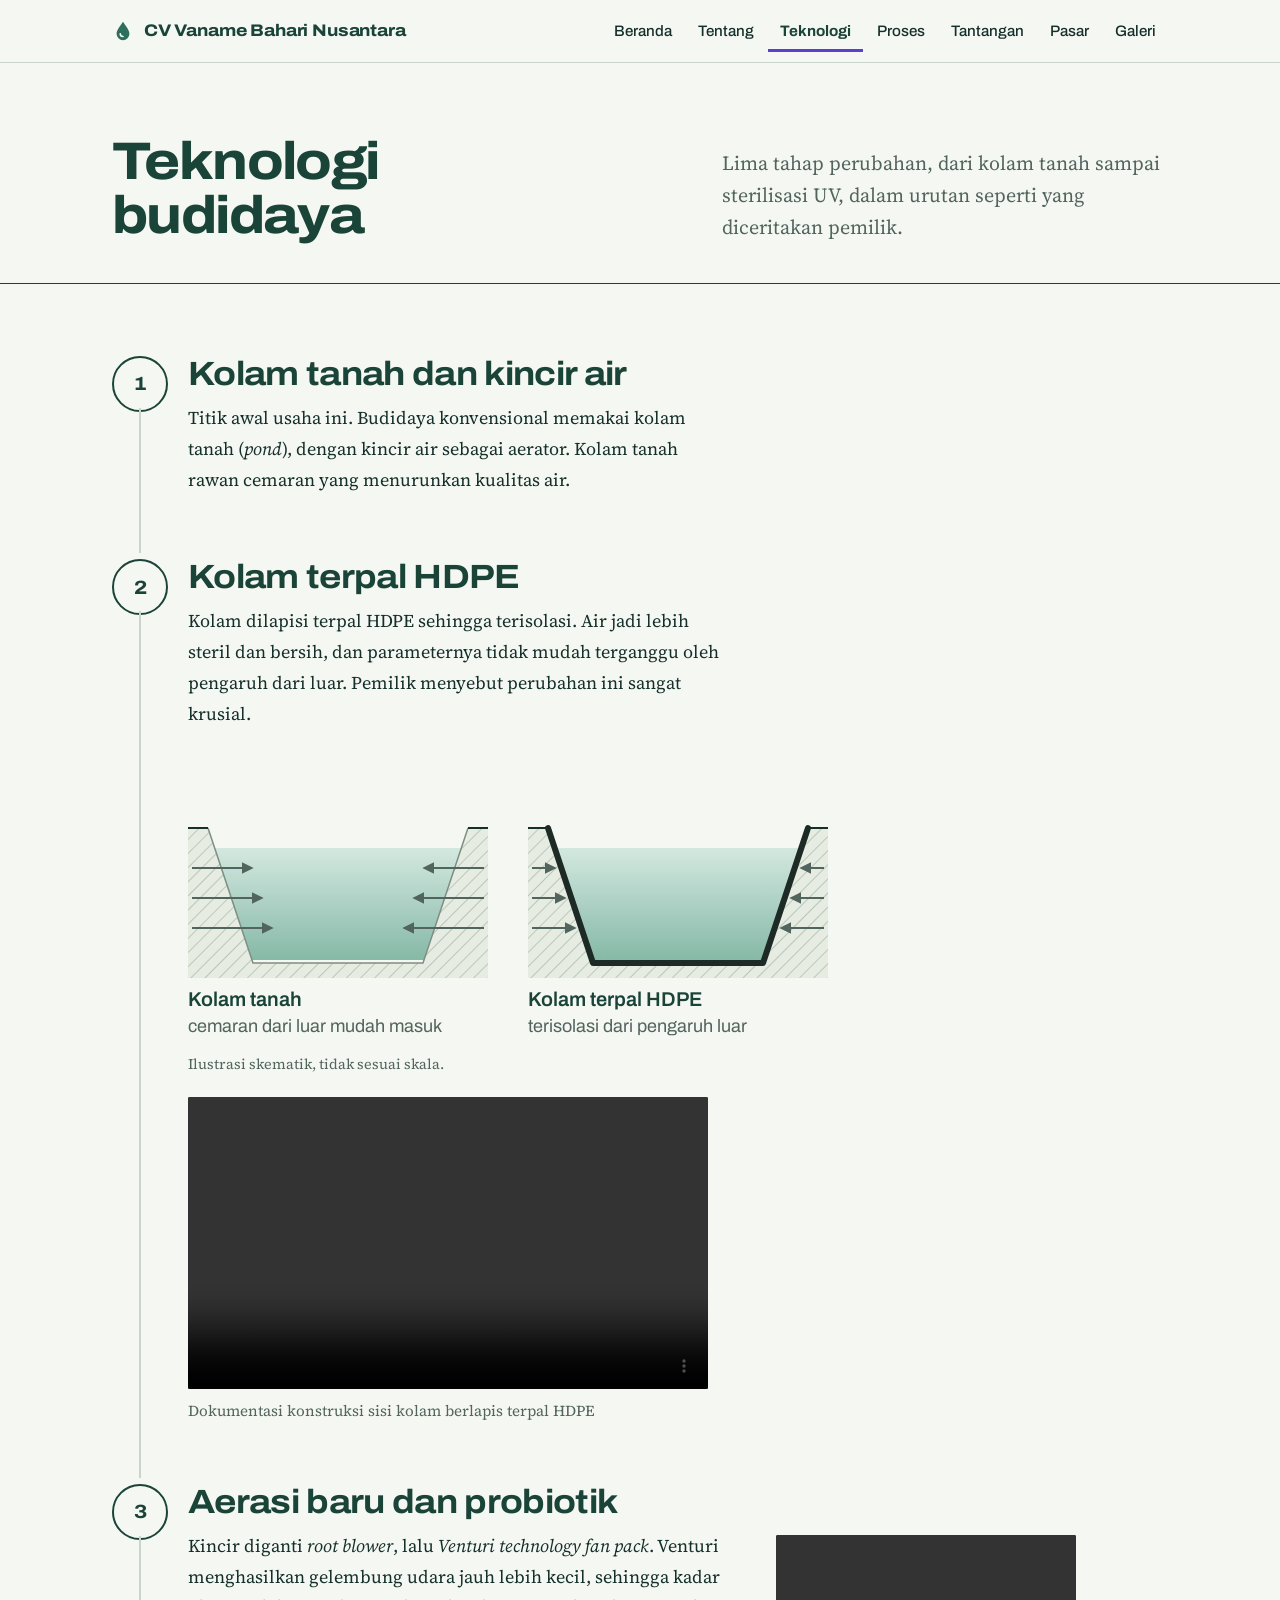
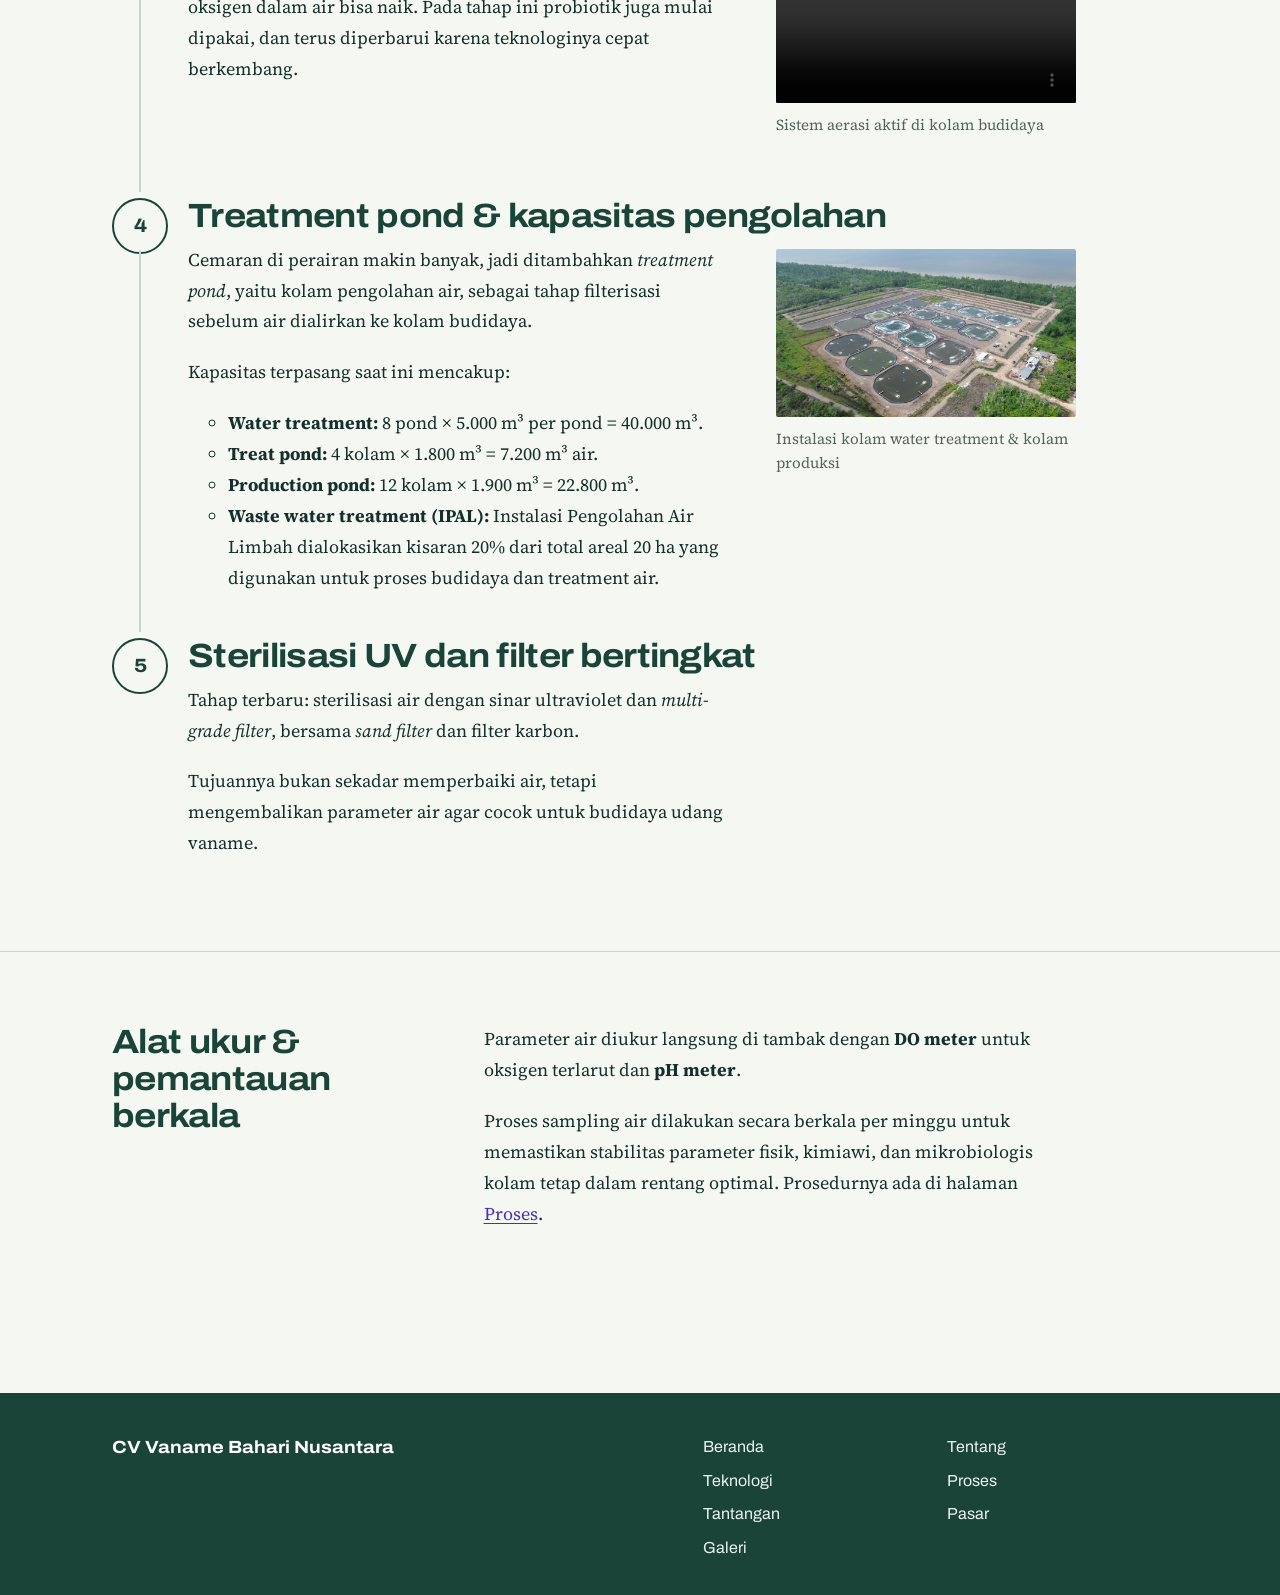
==== teknologi.html @ d057d11d "Portfolio Tambak Udang Vaname - CV Vaname Bahari Nusantara" ====
<!doctype html>
<html lang="id">
  <head>
    <meta charset="utf-8" />
    <meta name="viewport" content="width=device-width, initial-scale=1" />
    <title>Teknologi | CV Vaname Bahari Nusantara</title>
    <meta
      name="description"
      content="Perkembangan teknologi budidaya udang vaname: kolam terpal HDPE, aerasi root blower dan venturi, probiotik, treatment pond, filter, dan sterilisasi UV."
    />
    <meta name="theme-color" content="#1b4439" />
    <link
      rel="icon"
      href="data:image/svg+xml,%3Csvg xmlns='http://www.w3.org/2000/svg' viewBox='0 0 24 24'%3E%3Cpath d='M12 2C8 8 5 11.5 5 15a7 7 0 0 0 14 0c0-3.5-3-7-7-13z' fill='%232e6e5c'/%3E%3C/svg%3E"
    />
    <link rel="preconnect" href="https://fonts.googleapis.com" />
    <link rel="preconnect" href="https://fonts.gstatic.com" crossorigin />
    <link
      href="https://fonts.googleapis.com/css2?family=Archivo:wdth,wght@62..125,100..900&family=Source+Serif+4:ital,opsz,wght@0,8..60,400..700;1,8..60,400..600&display=swap"
      rel="stylesheet"
    />
    <link rel="stylesheet" href="assets/css/style.css" />
  </head>
  <body>
    <a class="skip-link" href="#main">Langsung ke isi halaman</a>
    <header class="site-header">
      <div class="wrap">
        <a class="brand" href="index.html"
          ><svg viewBox="0 0 24 24" aria-hidden="true">
            <path
              d="M12 2C8 8 5 11.5 5 15a7 7 0 0 0 14 0c0-3.5-3-7-7-13z"
              fill="#2e6e5c"
            />
            <path
              d="M9 15a3 3 0 0 0 3 3"
              fill="none"
              stroke="#f5f7f2"
              stroke-width="1.8"
              stroke-linecap="round"
            /></svg
          >CV Vaname Bahari Nusantara</a
        >
        <button
          class="nav-toggle"
          type="button"
          aria-expanded="false"
          aria-controls="site-nav"
        >
          Menu
        </button>
        <nav class="site-nav" id="site-nav" aria-label="Menu utama">
          <ul>
            <li><a href="index.html">Beranda</a></li>
            <li><a href="tentang.html">Tentang</a></li>
            <li><a href="teknologi.html" aria-current="page">Teknologi</a></li>
            <li><a href="proses.html">Proses</a></li>
            <li><a href="tantangan.html">Tantangan</a></li>
            <li><a href="pasar.html">Pasar</a></li>
            <li><a href="galeri.html">Galeri</a></li>
            <!-- <li><a href="tim.html">Tim</a></li> -->
          </ul>
        </nav>
      </div>
    </header>
    <main id="main">
      <section class="page-head">
        <div class="wrap">
          <h1>Teknologi budidaya</h1>
          <p class="lead">
            Lima tahap perubahan, dari kolam tanah sampai sterilisasi UV, dalam
            urutan seperti yang diceritakan pemilik.
          </p>
        </div>
      </section>

      <section class="section">
        <div class="wrap">
          <ol class="stages">
            <li>
              <span class="stage-no" aria-hidden="true"></span>
              <div class="stage-body">
                <h2>Kolam tanah dan kincir air</h2>
                <p>
                  Titik awal usaha ini. Budidaya konvensional memakai kolam
                  tanah (<em>pond</em>), dengan kincir air sebagai aerator.
                  Kolam tanah rawan cemaran yang menurunkan kualitas air.
                </p>
              </div>
            </li>
            <li>
              <span class="stage-no" aria-hidden="true"></span>
              <div class="stage-body">
                <h2>Kolam terpal HDPE</h2>
                <p>
                  Kolam dilapisi terpal HDPE sehingga terisolasi. Air jadi lebih
                  steril dan bersih, dan parameternya tidak mudah terganggu oleh
                  pengaruh dari luar. Pemilik menyebut perubahan ini sangat
                  krusial.
                </p>
                <figure class="compare-fig">
                  <svg
                    viewBox="0 0 640 276"
                    role="img"
                    aria-labelledby="cmp-title"
                  >
                    <title id="cmp-title">
                      Perbandingan kolam tanah, tempat cemaran dari luar mudah
                      masuk, dengan kolam terpal HDPE, yang terisolasi dari
                      pengaruh luar
                    </title>
                    <defs>
                      <pattern
                        id="earth2"
                        width="10"
                        height="10"
                        patternUnits="userSpaceOnUse"
                        patternTransform="rotate(45)"
                      >
                        <line
                          x1="0"
                          y1="0"
                          x2="0"
                          y2="10"
                          stroke="#b9c7bb"
                          stroke-width="2"
                        />
                      </pattern>
                      <linearGradient id="water2" x1="0" y1="0" x2="0" y2="1">
                        <stop offset="0" stop-color="#d3e8e0" />
                        <stop offset="1" stop-color="#86b9a7" />
                      </linearGradient>
                      <marker
                        id="arr"
                        viewBox="0 0 10 10"
                        refX="8"
                        refY="5"
                        markerWidth="6"
                        markerHeight="6"
                        orient="auto-start-reverse"
                      >
                        <path d="M0 0L10 5L0 10z" fill="#52645e" />
                      </marker>
                    </defs>
                    <g transform="translate(0,0)">
                      <rect
                        x="0"
                        y="60"
                        width="300"
                        height="150"
                        fill="#e6ece1"
                      />
                      <rect
                        x="0"
                        y="60"
                        width="300"
                        height="150"
                        fill="url(#earth2)"
                      />
                      <polygon
                        points="20,60 280,60 235,195 65,195"
                        fill="#f5f7f2"
                      />
                      <polygon
                        points="26.7,80 273.3,80 235.8,192 64.2,192"
                        fill="url(#water2)"
                      />
                      <polyline
                        points="20,60 65,195 235,195 280,60"
                        fill="none"
                        stroke="#7d8f84"
                        stroke-width="1.5"
                      />
                      <line
                        x1="0"
                        y1="60"
                        x2="20"
                        y2="60"
                        stroke="#15302a"
                        stroke-width="2"
                      />
                      <line
                        x1="280"
                        y1="60"
                        x2="300"
                        y2="60"
                        stroke="#15302a"
                        stroke-width="2"
                      />
                      <line
                        x1="4"
                        y1="100"
                        x2="63.3"
                        y2="100"
                        stroke="#52645e"
                        stroke-width="2"
                        marker-end="url(#arr)"
                      />
                      <line
                        x1="296"
                        y1="100"
                        x2="236.7"
                        y2="100"
                        stroke="#52645e"
                        stroke-width="2"
                        marker-end="url(#arr)"
                      />
                      <line
                        x1="4"
                        y1="130"
                        x2="73.3"
                        y2="130"
                        stroke="#52645e"
                        stroke-width="2"
                        marker-end="url(#arr)"
                      />
                      <line
                        x1="296"
                        y1="130"
                        x2="226.7"
                        y2="130"
                        stroke="#52645e"
                        stroke-width="2"
                        marker-end="url(#arr)"
                      />
                      <line
                        x1="4"
                        y1="160"
                        x2="83.3"
                        y2="160"
                        stroke="#52645e"
                        stroke-width="2"
                        marker-end="url(#arr)"
                      />
                      <line
                        x1="296"
                        y1="160"
                        x2="216.7"
                        y2="160"
                        stroke="#52645e"
                        stroke-width="2"
                        marker-end="url(#arr)"
                      />
                    </g>
                    <g transform="translate(340,0)">
                      <rect
                        x="0"
                        y="60"
                        width="300"
                        height="150"
                        fill="#e6ece1"
                      />
                      <rect
                        x="0"
                        y="60"
                        width="300"
                        height="150"
                        fill="url(#earth2)"
                      />
                      <polygon
                        points="20,60 280,60 235,195 65,195"
                        fill="#f5f7f2"
                      />
                      <polygon
                        points="26.7,80 273.3,80 235.8,192 64.2,192"
                        fill="url(#water2)"
                      />
                      <polyline
                        points="20,60 65,195 235,195 280,60"
                        fill="none"
                        stroke="#1d2a26"
                        stroke-width="6"
                        stroke-linejoin="round"
                        stroke-linecap="round"
                      />
                      <line
                        x1="0"
                        y1="60"
                        x2="20"
                        y2="60"
                        stroke="#15302a"
                        stroke-width="2"
                      />
                      <line
                        x1="280"
                        y1="60"
                        x2="300"
                        y2="60"
                        stroke="#15302a"
                        stroke-width="2"
                      />
                      <line
                        x1="4"
                        y1="100"
                        x2="26.3"
                        y2="100"
                        stroke="#52645e"
                        stroke-width="2"
                        marker-end="url(#arr)"
                      />
                      <line
                        x1="296"
                        y1="100"
                        x2="273.7"
                        y2="100"
                        stroke="#52645e"
                        stroke-width="2"
                        marker-end="url(#arr)"
                      />
                      <line
                        x1="4"
                        y1="130"
                        x2="36.3"
                        y2="130"
                        stroke="#52645e"
                        stroke-width="2"
                        marker-end="url(#arr)"
                      />
                      <line
                        x1="296"
                        y1="130"
                        x2="263.7"
                        y2="130"
                        stroke="#52645e"
                        stroke-width="2"
                        marker-end="url(#arr)"
                      />
                      <line
                        x1="4"
                        y1="160"
                        x2="46.3"
                        y2="160"
                        stroke="#52645e"
                        stroke-width="2"
                        marker-end="url(#arr)"
                      />
                      <line
                        x1="296"
                        y1="160"
                        x2="253.7"
                        y2="160"
                        stroke="#52645e"
                        stroke-width="2"
                        marker-end="url(#arr)"
                      />
                    </g>
                    <text x="0" y="238">Kolam tanah</text>
                    <text class="sub" x="0" y="264">
                      cemaran dari luar mudah masuk
                    </text>
                    <text x="340" y="238">Kolam terpal HDPE</text>
                    <text class="sub" x="340" y="264">
                      terisolasi dari pengaruh luar
                    </text>
                  </svg>
                  <figcaption>
                    Ilustrasi skematik, tidak sesuai skala.
                  </figcaption>
                </figure>
                <div class="stage-media" style="margin-top: 20px;">
                  <figure class="photo">
                    <video
                      controls
                      preload="metadata"
                      style="width: 100%; aspect-ratio: 16/9; object-fit: cover; border-radius: 2px; background: #000;"
                    >
                      <source
                        src="assets/img/ViewSampingKolamKering.mp4"
                        type="video/mp4"
                      />
                    </video>
                  </figure>
                  <p class="small">Dokumentasi konstruksi sisi kolam berlapis terpal HDPE</p>
                </div>
              </div>
            </li>
            <li>
              <span class="stage-no" aria-hidden="true"></span>
              <div class="stage-body">
                <h2>Aerasi baru dan probiotik</h2>
                <p>
                  Kincir diganti <em>root blower</em>, lalu
                  <em>Venturi technology fan pack</em>. Venturi menghasilkan
                  gelembung udara jauh lebih kecil, sehingga kadar oksigen dalam
                  air bisa naik. Pada tahap ini probiotik juga mulai dipakai,
                  dan terus diperbarui karena teknologinya cepat berkembang.
                </p>
                <div class="stage-media stage-media--small">
                  <figure class="photo">
                    <video
                      controls
                      preload="metadata"
                      style="width: 100%; aspect-ratio: 16/9; object-fit: cover; border-radius: 2px; background: #000;"
                    >
                      <source
                        src="assets/img/ViewKolamTambakDariSamping.mp4"
                        type="video/mp4"
                      />
                    </video>
                  </figure>
                  <p class="small">Sistem aerasi aktif di kolam budidaya</p>
                </div>
              </div>
            </li>
            <li>
              <span class="stage-no" aria-hidden="true"></span>
              <div class="stage-body">
                <h2>Treatment pond &amp; kapasitas pengolahan</h2>
                <p>
                  Cemaran di perairan makin banyak, jadi ditambahkan
                  <em>treatment pond</em>, yaitu kolam pengolahan air, sebagai
                  tahap filterisasi sebelum air dialirkan ke kolam budidaya.
                </p>
                <p>
                  Kapasitas terpasang saat ini mencakup:
                </p>
                <ul>
                  <li><strong>Water treatment:</strong> 8 pond &times; 5.000 m&sup3; per pond = 40.000 m&sup3;.</li>
                  <li><strong>Treat pond:</strong> 4 kolam &times; 1.800 m&sup3; = 7.200 m&sup3; air.</li>
                  <li><strong>Production pond:</strong> 12 kolam &times; 1.900 m&sup3; = 22.800 m&sup3;.</li>
                  <li><strong>Waste water treatment (IPAL):</strong> Instalasi Pengolahan Air Limbah dialokasikan kisaran 20% dari total areal 20 ha yang digunakan untuk proses budidaya dan treatment air.</li>
                </ul>
                <div class="stage-media stage-media--small">
                  <figure class="photo">
                    <img
                      src="assets/img/TambakAerialView1.jpg"
                      alt="Tata letak kolam water treatment dan kolam produksi tampak udara"
                      loading="lazy"
                      style="width: 100%; border-radius: 2px;"
                    />
                  </figure>
                  <p class="small">Instalasi kolam water treatment &amp; kolam produksi</p>
                </div>
              </div>
            </li>
            <li>
              <span class="stage-no" aria-hidden="true"></span>
              <div class="stage-body">
                <h2>Sterilisasi UV dan filter bertingkat</h2>
                <p>
                  Tahap terbaru: sterilisasi air dengan sinar ultraviolet dan
                  <em>multi-grade filter</em>, bersama <em>sand filter</em> dan
                  filter karbon.
                </p>
                <p>
                  Tujuannya bukan sekadar memperbaiki air, tetapi mengembalikan
                  parameter air agar cocok untuk budidaya udang vaname.
                </p>
              </div>
            </li>
          </ol>
        </div>
      </section>

      <section class="section">
        <div class="wrap row">
          <div><h2>Alat ukur &amp; pemantauan berkala</h2></div>
          <div class="prose">
            <p>
              Parameter air diukur langsung di tambak dengan
              <strong>DO meter</strong> untuk oksigen terlarut dan
              <strong>pH meter</strong>.
            </p>
            <p>
              Proses sampling air dilakukan secara berkala per minggu untuk
              memastikan stabilitas parameter fisik, kimiawi, dan mikrobiologis
              kolam tetap dalam rentang optimal. Prosedurnya ada di halaman
              <a href="proses.html">Proses</a>.
            </p>
          </div>
        </div>
      </section>
    </main>
    <footer class="site-footer">
      <div class="wrap">
        <div>
          <strong>CV Vaname Bahari Nusantara</strong>
          
        </div>
        <nav aria-label="Menu footer">
          <ul>
            <li><a href="index.html">Beranda</a></li>
            <li><a href="tentang.html">Tentang</a></li>
            <li><a href="teknologi.html">Teknologi</a></li>
            <li><a href="proses.html">Proses</a></li>
            <li><a href="tantangan.html">Tantangan</a></li>
            <li><a href="pasar.html">Pasar</a></li>
            <li><a href="galeri.html">Galeri</a></li>
            <!-- <li><a href="tim.html">Tim</a></li> -->
          </ul>
        </nav>
      </div>
    </footer>
    <script src="assets/js/main.js"></script>
  </body>
</html>
---- assets/css/style.css ----
:root {
  --paper: #f5f7f2;
  --sage: #e6ece1;
  --ink: #15302a;
  --ink-soft: #52645e;
  --pond: #2e6e5c;
  --pond-deep: #1b4439;
  --pond-water: #bcd9cf;
  --uv: #5b3fd0;
  --uv-dark: #4a30b5;
  --line: #c9d5cc;
  --mark: #e8b100;
  --on-deep: #eaf2ee;
  --on-deep-soft: #a9c4ba;

  --font-head: "Archivo", "Segoe UI", system-ui, sans-serif;
  --font-body: "Source Serif 4", Georgia, "Times New Roman", serif;

  --wrap: 1120px;
  --gutter: clamp(16px, 4vw, 32px);
}

*,
*::before,
*::after { box-sizing: border-box; }

html { scroll-behavior: smooth; -webkit-text-size-adjust: 100%; }

body {
  margin: 0;
  background: var(--paper);
  color: var(--ink);
  font-family: var(--font-body);
  font-size: 1.125rem;
  line-height: 1.72;
}

img, svg { max-width: 100%; }
svg { display: block; }

a { color: var(--uv-dark); text-underline-offset: 3px; text-decoration-thickness: 1px; }
a:hover { color: var(--ink); text-decoration-thickness: 2px; }

:focus-visible { outline: 3px solid var(--uv); outline-offset: 3px; border-radius: 2px; }

.skip-link { position: absolute; left: 12px; top: -60px; background: var(--pond-deep); color: var(--on-deep); padding: 10px 16px; z-index: 100; font-family: var(--font-head); }
.skip-link:focus { top: 12px; }

.wrap { width: 100%; max-width: var(--wrap); margin: 0 auto; padding: 0 var(--gutter); }

/* ---------- Tipografi ---------- */

h1, h2, h3, h4 {
  font-family: var(--font-head);
  font-stretch: 112%;
  line-height: 1.1;
  letter-spacing: -0.02em;
  margin: 0 0 0.5em;
  color: var(--pond-deep);
}
h1 { font-size: clamp(2.2rem, 5.4vw, 4rem); font-weight: 760; line-height: 1.02; letter-spacing: -0.03em; }
h2 { font-size: clamp(1.5rem, 2.8vw, 2.1rem); font-weight: 700; }
h3 { font-size: clamp(1.1rem, 1.8vw, 1.3rem); font-weight: 650; letter-spacing: -0.01em; font-stretch: 105%; }

p { margin: 0 0 1.1em; }
.prose { max-width: 62ch; }
.lead { font-size: 1.25rem; line-height: 1.6; color: var(--ink-soft); max-width: 56ch; }
.small { font-size: 0.95rem; color: var(--ink-soft); line-height: 1.55; }

/* ---------- Placeholder (cari kelas .ph untuk menemukan semuanya) ---------- */

.ph {
  background: rgba(232, 177, 0, 0.22);
  border-bottom: 2px dashed #8a6a00;
  padding: 0 0.2em;
  border-radius: 3px;
  font-style: normal;
}

.photo-ph {
  margin: 0;
  display: flex;
  flex-direction: column;
  align-items: flex-start;
  justify-content: flex-end;
  gap: 4px;
  aspect-ratio: 3 / 2;
  padding: 14px 16px;
  color: var(--ink-soft);
  font-family: var(--font-head);
  font-size: 0.95rem;
  line-height: 1.3;
  border: 2px dashed #9db3a8;
  border-radius: 2px;
  background: repeating-linear-gradient(135deg, transparent 0 12px, rgba(46, 110, 92, 0.08) 12px 13px);
}
.photo-ph--wide { aspect-ratio: 16 / 7; }
.photo-ph--square { aspect-ratio: 1 / 1; }
.photo-ph svg { width: 26px; height: 26px; stroke: var(--pond); fill: none; stroke-width: 1.6; margin-bottom: 4px; }
.photo-ph strong { color: var(--pond-deep); font-weight: 650; }
.photo-ph small { font-size: 0.8rem; opacity: 0.8; word-break: break-all; }

figure.photo { margin: 0; }
figure.photo img { width: 100%; height: 100%; object-fit: cover; }

/* ---------- Header ---------- */

.site-header { position: sticky; top: 0; z-index: 50; background: rgba(245, 247, 242, 0.95); backdrop-filter: blur(8px); border-bottom: 1px solid var(--line); }
.site-header .wrap { display: flex; align-items: center; justify-content: space-between; gap: 16px; min-height: 62px; }
.brand { display: inline-flex; align-items: center; gap: 10px; font-family: var(--font-head); font-stretch: 112%; font-weight: 750; font-size: 1.05rem; letter-spacing: -0.01em; color: var(--pond-deep); text-decoration: none; }
.brand svg { width: 22px; height: 22px; flex: none; }

.nav-toggle { display: none; background: none; border: 1px solid var(--line); border-radius: 2px; padding: 8px 14px; font: 600 0.95rem var(--font-head); color: var(--pond-deep); cursor: pointer; }

.site-nav ul { display: flex; gap: 2px; list-style: none; margin: 0; padding: 0; }
.site-nav a { display: block; padding: 8px 12px; font-family: var(--font-head); font-size: 0.95rem; font-weight: 500; color: var(--ink); text-decoration: none; }
.site-nav a:hover { color: var(--uv-dark); }
.site-nav a[aria-current="page"] { color: var(--pond-deep); font-weight: 700; box-shadow: inset 0 -3px 0 var(--uv); }

@media (max-width: 900px) {
  .nav-toggle { display: inline-block; }
  .site-nav { display: none; position: absolute; left: 0; right: 0; top: 100%; background: var(--paper); border-bottom: 1px solid var(--line); padding: 4px var(--gutter) 16px; }
  .site-nav.is-open { display: block; }
  .site-nav ul { flex-direction: column; gap: 0; }
  .site-nav a { padding: 12px 4px; border-bottom: 1px solid var(--line); }
  .site-nav a[aria-current="page"] { box-shadow: inset 4px 0 0 var(--uv); padding-left: 14px; }
}

/* ---------- Hero: kolam dalam potongan ---------- */

.hero { padding: clamp(36px, 6vw, 72px) 0 clamp(28px, 4vw, 48px); }
.hero-grid { display: grid; grid-template-columns: 0.9fr 1.1fr; gap: clamp(24px, 5vw, 64px); align-items: center; }
.hero h1 { max-width: 12ch; }
.hero .lead { margin-bottom: 28px; }
.hero-actions { display: flex; flex-wrap: wrap; gap: 14px 24px; align-items: center; }

.btn { display: inline-block; padding: 12px 22px; border-radius: 2px; font-family: var(--font-head); font-weight: 650; font-size: 1rem; text-decoration: none; background: var(--pond-deep); color: var(--on-deep); border: 2px solid var(--pond-deep); }
.btn:hover { background: var(--uv); border-color: var(--uv); color: #fff; }
.textlink { font-family: var(--font-head); font-weight: 600; }

.pond-figure { margin: 0; }
.pond { width: 100%; height: auto; overflow: visible; }
.pond text { font-family: var(--font-head); font-size: 21px; font-weight: 600; fill: var(--pond-deep); }
.pond .reading { font-size: 26px; font-weight: 700; }
.pond .halo { paint-order: stroke; stroke: #e6ece1; stroke-width: 6px; stroke-linejoin: round; }
.pond .bubble { fill: rgba(255, 255, 255, 0.85); stroke: var(--pond); stroke-width: 1.5; opacity: 0; animation: bubble-up 1.6s cubic-bezier(0.2, 0.7, 0.2, 1) forwards; }
.pond .bubble:nth-of-type(2n) { animation-delay: 0.15s; }
.pond .bubble:nth-of-type(3n) { animation-delay: 0.3s; }
.pond .bubble:nth-of-type(5n) { animation-delay: 0.45s; }
@keyframes bubble-up {
  from { opacity: 0; transform: translateY(90px); }
  to { opacity: 1; transform: translateY(0); }
}
.pond-figure figcaption { font-size: 0.9rem; color: var(--ink-soft); margin-top: 10px; line-height: 1.5; }

@media (max-width: 860px) {
  .hero-grid { grid-template-columns: 1fr; }
  .hero h1 { max-width: 16ch; }
}

/* ---------- Bagian halaman ---------- */

.section { padding: clamp(40px, 6vw, 72px) 0; }
.section + .section { border-top: 1px solid var(--line); }
.section--sage { background: var(--sage); border-top: 0 !important; }
.section--sage + .section { border-top: 0; }
.section--tight { padding: clamp(28px, 4vw, 44px) 0; }

/* judul di kolom kiri, isi di kolom kanan */
.row { display: grid; grid-template-columns: 0.62fr 1.38fr; gap: clamp(20px, 5vw, 72px); align-items: start; }
.row > :first-child h2 { position: sticky; top: 84px; margin-bottom: 0.3em; }
.row > :first-child .small { max-width: 26ch; }
@media (max-width: 800px) { .row { grid-template-columns: 1fr; } .row > :first-child h2 { position: static; } }

.page-head { padding: clamp(36px, 6vw, 72px) 0 clamp(24px, 4vw, 40px); border-bottom: 1px solid var(--pond-deep); }
.page-head .wrap { display: grid; grid-template-columns: 1.1fr 0.9fr; gap: clamp(16px, 5vw, 72px); align-items: end; }
.page-head h1 { font-size: clamp(2rem, 4.6vw, 3.3rem); margin: 0; max-width: 14ch; }
.page-head .lead { margin: 0; }
@media (max-width: 800px) { .page-head .wrap { grid-template-columns: 1fr; gap: 16px; } }

.split { display: grid; grid-template-columns: 1fr 1fr; gap: clamp(28px, 5vw, 64px); align-items: start; }
@media (max-width: 800px) { .split { grid-template-columns: 1fr; } }

/* ---------- Bar siklus budidaya ---------- */

.cycle { margin: 0; }
.cycle-bar { display: flex; height: 52px; border: 2px solid var(--pond-deep); }
.seg { display: flex; align-items: center; font-family: var(--font-head); font-weight: 650; font-size: 0.95rem; padding: 0 12px; white-space: nowrap; }
.seg--prep { flex: 0 0 22%; background: repeating-linear-gradient(135deg, var(--pond-water) 0 7px, var(--paper) 7px 14px); color: var(--pond-deep); border-right: 2px solid var(--pond-deep); }
.seg--grow { flex: 1; background: var(--pond-deep); color: var(--on-deep); justify-content: space-between; }
.seg--grow span:last-child { color: var(--on-deep-soft); font-weight: 500; }
.cycle-legend { display: grid; grid-template-columns: 1fr 1fr; gap: 24px; margin: 14px 0 0; }
.cycle-legend dt { font-family: var(--font-head); font-weight: 700; color: var(--pond-deep); }
.cycle-legend dd { margin: 2px 0 0; color: var(--ink-soft); font-size: 1rem; line-height: 1.5; }
@media (max-width: 700px) {
  .cycle-legend { grid-template-columns: 1fr; gap: 14px; }
  .seg { padding: 0 8px; font-size: 0.85rem; }
  .seg--grow span:last-child { display: none; }
}

/* ---------- Kolom isi singkat di beranda ---------- */

.trio { display: grid; grid-template-columns: repeat(3, 1fr); border-top: 1px solid var(--pond-deep); }
.trio > div { padding: 24px 28px 8px 0; }
.trio > div + div { padding-left: 28px; border-left: 1px solid var(--line); }
.trio h3 { margin-bottom: 0.4em; }
.trio h3 a { color: var(--pond-deep); text-decoration: none; }
.trio h3 a:hover { color: var(--uv-dark); text-decoration: underline; }
.trio p { color: var(--ink-soft); font-size: 1.02rem; line-height: 1.6; }
@media (max-width: 800px) {
  .trio { grid-template-columns: 1fr; }
  .trio > div, .trio > div + div { padding: 20px 0 6px; border-left: 0; border-top: 1px solid var(--line); }
  .trio > div:first-child { border-top: 0; }
}

/* ---------- Profil, kutipan ---------- */

.profile { margin: 0; border-top: 1px solid var(--pond-deep); }
.profile > div { display: grid; grid-template-columns: 0.5fr 1fr; gap: 16px; padding: 12px 0; border-bottom: 1px solid var(--line); }
.profile dt { font-family: var(--font-head); color: var(--ink-soft); font-size: 0.98rem; }
.profile dd { margin: 0; font-weight: 500; }
@media (max-width: 520px) { .profile > div { grid-template-columns: 1fr; gap: 2px; } }

.pull { margin: 0; padding: 4px 0 4px 24px; border-left: 4px solid var(--uv); font-family: var(--font-head); font-stretch: 108%; font-size: clamp(1.4rem, 2.8vw, 2rem); font-weight: 600; line-height: 1.25; letter-spacing: -0.015em; color: var(--pond-deep); max-width: 26ch; }
.pull-cite { font-family: var(--font-body); font-stretch: 100%; font-size: 0.95rem; color: var(--ink-soft); margin: 12px 0 0; font-weight: 400; letter-spacing: 0; }

/* ---------- Tahapan: ini memang urutan, jadi diberi nomor ---------- */

.stages { list-style: none; counter-reset: stage; margin: 0; padding: 0; }
.stages > li { counter-increment: stage; display: grid; grid-template-columns: 56px 1fr; gap: 0 20px; padding: 0 0 clamp(28px, 4vw, 44px); position: relative; }
.stages > li::before { content: ""; position: absolute; left: 27px; top: 52px; bottom: 6px; width: 2px; background: var(--line); }
.stages > li:last-child { padding-bottom: 0; }
.stages > li:last-child::before { display: none; }
.stage-no { width: 56px; height: 56px; display: grid; place-items: center; border: 2px solid var(--pond-deep); border-radius: 50%; font-family: var(--font-head); font-stretch: 112%; font-weight: 750; font-size: 1.2rem; color: var(--pond-deep); background: var(--paper); }
.stage-no::before { content: counter(stage); }
.stage-body { display: grid; grid-template-columns: minmax(0, 60ch) minmax(0, 300px); column-gap: 48px; align-content: start; }
.stage-body > * { grid-column: 1; }
.stage-body > h2, .stage-body > h3 { grid-column: 1 / -1; margin-bottom: 0.3em; }
.stage-body > .stage-media--small { grid-column: 2; grid-row: 2 / span 4; margin-top: 4px; align-self: start; max-width: none; }
.stage-body > .compare-fig { grid-column: 1 / -1; }
.stages--narrow .stage-body { display: block; }
.stages--narrow .stage-body > .stage-media--small { max-width: 300px; margin-top: 18px; }
@media (max-width: 900px) {
  .stage-body { display: block; }
  .stage-body > .stage-media--small { max-width: 300px; margin-top: 18px; }
}
.stage-body .note { color: var(--ink-soft); font-size: 0.98rem; }
.stage-media { margin-top: 18px; max-width: 520px; }
.stage-media--small { max-width: 300px; }
@media (max-width: 520px) { .stages > li { grid-template-columns: 40px 1fr; gap: 0 14px; } .stage-no { width: 40px; height: 40px; font-size: 1rem; } .stages > li::before { left: 19px; top: 38px; } }

.phase-title { display: flex; align-items: baseline; justify-content: space-between; flex-wrap: wrap; gap: 4px 20px; margin-bottom: 28px; }
.phase-title h2 { margin: 0; }
.phase-title .duration { font-family: var(--font-head); font-weight: 650; color: var(--uv-dark); }

.stages--cont { counter-reset: stage 5; }

/* Diagram kolam tanah dan kolam HDPE */
.compare-fig { margin: 18px 0 0; max-width: 640px; }
.compare-fig svg { width: 100%; height: auto; }
.compare-fig text { font-family: var(--font-head); font-size: 20px; font-weight: 600; fill: var(--pond-deep); }
.compare-fig .sub { font-weight: 400; fill: var(--ink-soft); font-size: 18px; }
.compare-fig figcaption { font-size: 0.9rem; color: var(--ink-soft); margin-top: 8px; }

/* Kolom parameter air */
.param { display: grid; grid-template-columns: repeat(3, 1fr); gap: 0; border-top: 1px solid var(--pond-deep); }
.param > div { padding: 18px 24px 4px 0; }
.param > div + div { padding-left: 24px; border-left: 1px solid var(--line); }
.param h3 { margin-bottom: 0.25em; }
.param p { margin: 0; color: var(--ink-soft); font-size: 1.02rem; line-height: 1.6; }
@media (max-width: 760px) { .param { grid-template-columns: 1fr; } .param > div, .param > div + div { padding: 16px 0 4px; border-left: 0; border-top: 1px solid var(--line); } .param > div:first-child { border-top: 0; } }

/* Tantangan */
.challenge { display: grid; grid-template-columns: 0.85fr 1.15fr; gap: 10px clamp(24px, 5vw, 64px); padding: 28px 0; border-top: 1px solid var(--line); }
.challenge:first-child { border-top: 1px solid var(--pond-deep); }
.challenge:last-child { border-bottom: 1px solid var(--line); }
.challenge h3 { margin: 0; }
.challenge p { margin: 0 0 0.7em; }
.challenge .answer { color: var(--ink-soft); }
.challenge .answer strong { font-family: var(--font-head); color: var(--pond-deep); font-weight: 700; }
@media (max-width: 760px) { .challenge { grid-template-columns: 1fr; } }

/* Alur usaha (pasar) */
.flow { display: grid; grid-template-columns: repeat(4, 1fr); list-style: none; margin: 0; padding: 0; position: relative; }
.flow::before { content: ""; position: absolute; left: 0; right: 0; top: 9px; height: 2px; background: var(--pond-deep); }
.flow li { position: relative; padding: 36px 20px 0 0; }
.flow li::before { content: ""; position: absolute; left: 0; top: 0; width: 20px; height: 20px; border-radius: 50%; background: var(--paper); border: 4px solid var(--pond-deep); }
.flow li:last-child::before { border-color: var(--uv); }
.flow h3 { margin-bottom: 0.3em; }
.flow p { margin: 0; color: var(--ink-soft); font-size: 1rem; line-height: 1.55; }
@media (max-width: 700px) {
  .flow { grid-template-columns: 1fr; }
  .flow::before { left: 9px; right: auto; top: 0; bottom: 0; width: 2px; height: auto; }
  .flow li { padding: 0 0 26px 40px; }
}

/* Galeri */
.gallery { display: grid; grid-template-columns: repeat(3, 1fr); gap: 28px 24px; }
.gallery p { margin: 8px 0 0; }
@media (max-width: 900px) { .gallery { grid-template-columns: 1fr 1fr; } }
@media (max-width: 520px) { .gallery { grid-template-columns: 1fr; } }

/* Tim */
.team { display: grid; grid-template-columns: repeat(3, 1fr); gap: 24px; list-style: none; margin: 0; padding: 0; }
.team .photo-ph { margin-bottom: 10px; }
.team h3 { margin: 0; font-size: 1.05rem; }
.team p { margin: 0; color: var(--ink-soft); font-size: 1rem; }
@media (max-width: 560px) { .team { grid-template-columns: 1fr 1fr; gap: 16px; } .team .photo-ph small { display: none; } }

.roadmap { list-style: none; margin: 0; padding: 0 0 0 0; border-left: 2px solid var(--line); }
.roadmap li { position: relative; padding: 0 0 26px 28px; }
.roadmap li:last-child { padding-bottom: 0; }
.roadmap li::before { content: ""; position: absolute; left: -9px; top: 6px; width: 16px; height: 16px; border-radius: 50%; background: var(--paper); border: 3px solid var(--pond-deep); }
.roadmap li.is-now::before { background: var(--uv); border-color: var(--uv); }
.roadmap h3 { margin-bottom: 0.2em; }
.roadmap p { margin: 0; color: var(--ink-soft); max-width: 56ch; }

/* ---------- Footer ---------- */

.site-footer { background: var(--pond-deep); color: var(--on-deep-soft); padding: 40px 0 34px; margin-top: clamp(40px, 6vw, 72px); font-size: 1rem; }
.site-footer .wrap { display: grid; grid-template-columns: 1.2fr 1fr; gap: 32px; }
.site-footer strong { font-family: var(--font-head); font-stretch: 112%; color: #fff; font-size: 1.1rem; }
.site-footer p { margin: 8px 0 0; max-width: 46ch; line-height: 1.55; }
.site-footer ul { list-style: none; margin: 0; padding: 0; display: grid; grid-template-columns: 1fr 1fr; gap: 6px 24px; }
.site-footer a { color: var(--on-deep); text-decoration: none; font-family: var(--font-head); }
.site-footer a:hover { text-decoration: underline; color: #fff; }
.site-footer .ph { color: var(--on-deep); }
@media (max-width: 700px) { .site-footer .wrap { grid-template-columns: 1fr; } }

/* ---------- Preferensi pengguna ---------- */

@media (prefers-reduced-motion: reduce) {
  html { scroll-behavior: auto; }
  .pond .bubble { animation: none; opacity: 1; }
}

@media print {
  .site-header, .nav-toggle, .hero-actions, .skip-link { display: none; }
  .site-footer { background: #fff; color: #000; }
}
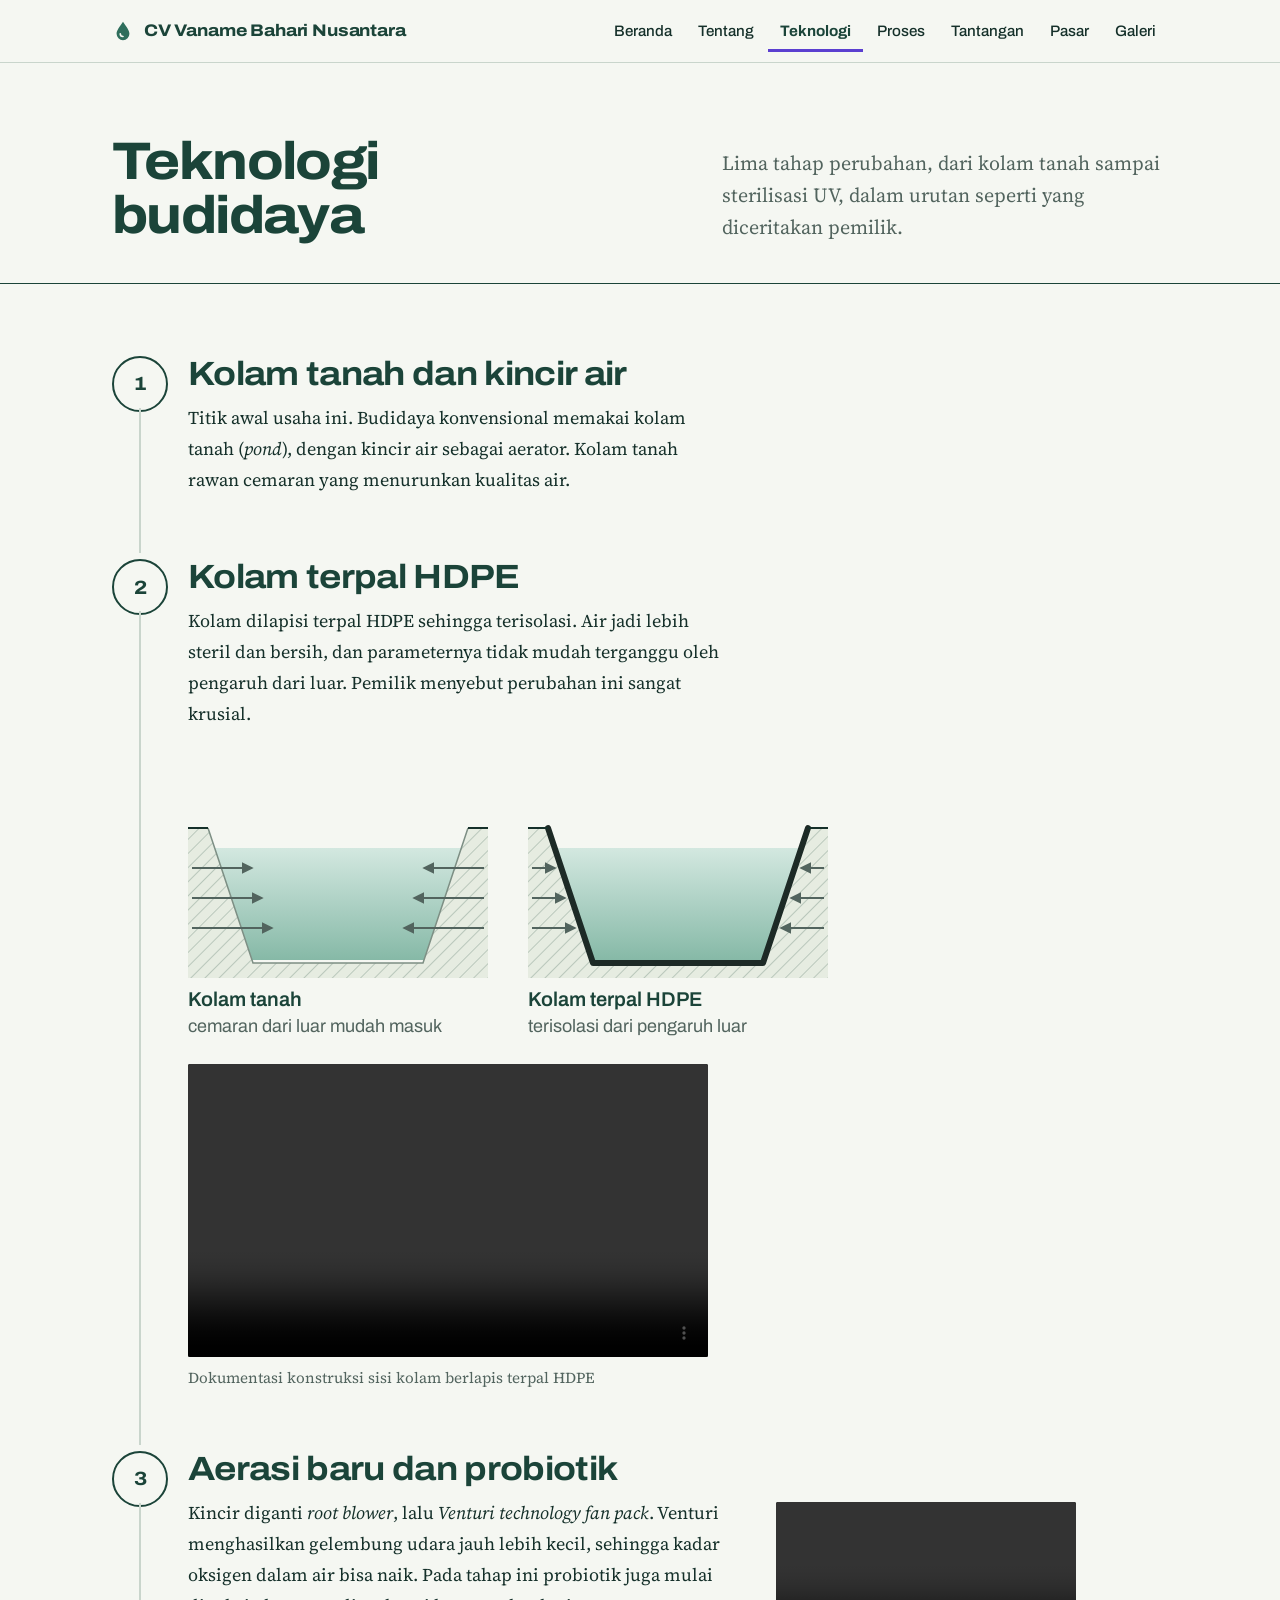
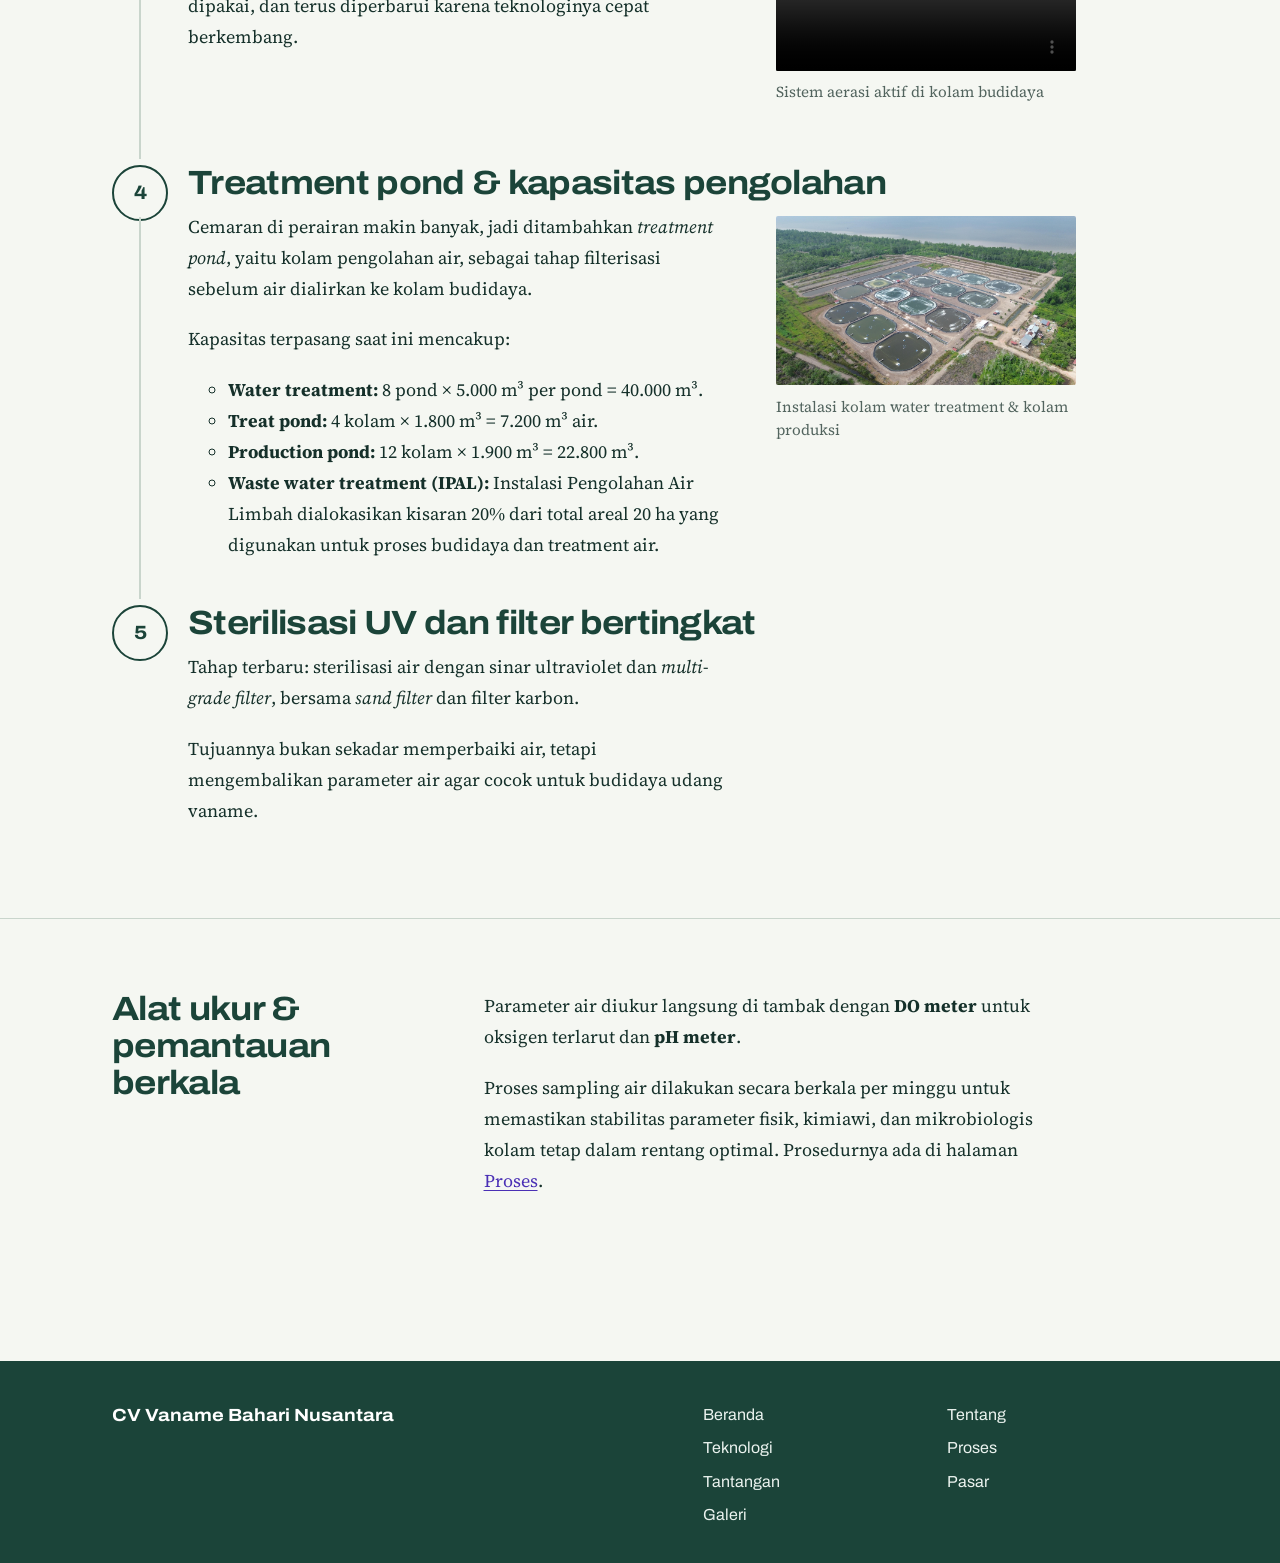
==== commit dacbb71b: "update index & tech" ====
--- a/teknologi.html
+++ b/teknologi.html
@@ -352,9 +352,7 @@
                       terisolasi dari pengaruh luar
                     </text>
                   </svg>
-                  <figcaption>
-                    Ilustrasi skematik, tidak sesuai skala.
-                  </figcaption>
+                  
                 </figure>
                 <div class="stage-media" style="margin-top: 20px;">
                   <figure class="photo">
